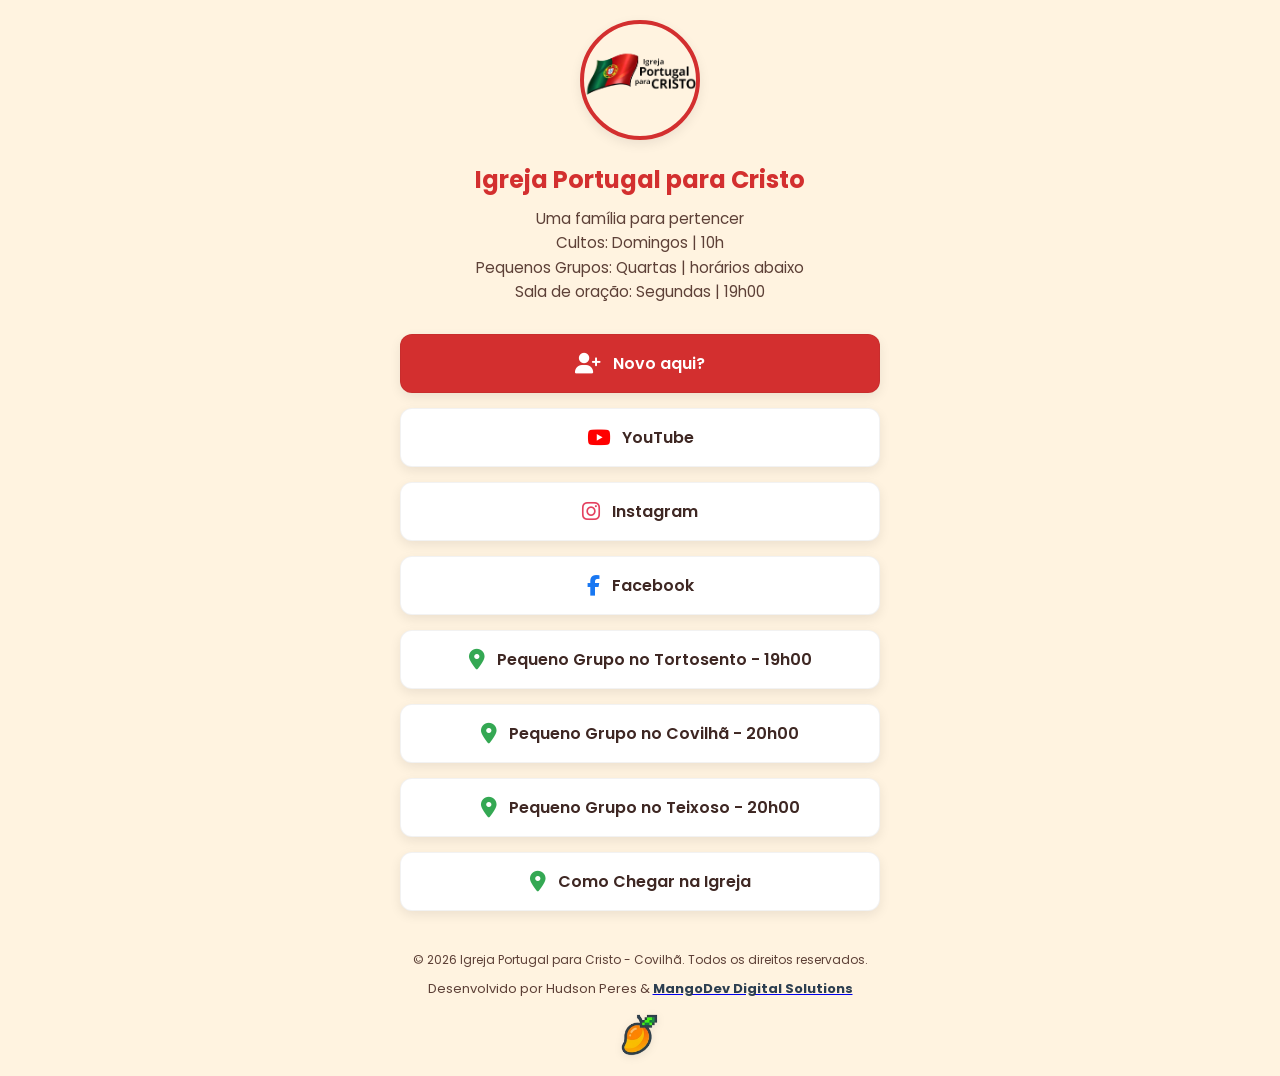
==== index.html @ ca84dcbd "IPPC links" ====
<!DOCTYPE html>
<html lang="pt-BR">
<head>
    <meta charset="UTF-8">
    <meta name="viewport" content="width=device-width, initial-scale=1.0">
    <title>IPP Covilhã - Links</title>
    <!-- fonte Poppins do Google Fonts -->
    <link rel="preconnect" href="https://fonts.googleapis.com">
    <link rel="preconnect" href="https://fonts.gstatic.com" crossorigin>
    <link href="https://fonts.googleapis.com/css2?family=Poppins:wght@400;600;700&display=swap" rel="stylesheet">
    <!-- biblioteca de ícones Font Awesome -->
    <link rel="stylesheet" href="https://cdnjs.cloudflare.com/ajax/libs/font-awesome/6.4.0/css/all.min.css">
    <link rel="stylesheet" href="style.css">
</head>
<body>

    <main class="container">

        <!-- Cabeçalho com Logo e Nome -->
        <header class="header">
            <img src="./assets/IPPC_logo_noBG.png" alt="Logo IPP Covilhã" class="profile-img">
            <h1 class="profile-name">Igreja Portugal para Cristo</h1>
            <p class="profile-bio">
                Uma família para pertencer<br>
                Cultos: Domingos | 10h<br>
                Pequenos Grupos: Quartas | horários abaixo <br>
                Sala de oração: Segundas | 19h00
            </p>
        </header>

        <!-- Links Principais -->
        <section class="links-section">
            <!-- Link para o formulário de visitante -->
            <a href="https://docs.google.com/forms/u/0/" target="_blank" class="link-card highlight">
                <i class="fas fa-user-plus"></i>
                <span>Novo aqui?</span>
            </a>

            <!-- Link para o YouTube -->
            <a href="https://www.youtube.com/@ippc.covilha" target="_blank" class="link-card youtube">
                <i class="fab fa-youtube"></i>
                <span>YouTube</span>
            </a>

            <!-- Link para o Instagram -->
            <a href="https://www.instagram.com/ippc.covilha/" target="_blank" class="link-card instagram">
                <i class="fab fa-instagram"></i>
                <span>Instagram</span>
            </a>

            <!-- Link para o Facebook-->
            <a href="https://www.facebook.com/profile.php?id=61585743344245" target="_blank" class="link-card facebook">
                <i class="fab fa-facebook-f"></i>
                <span>Facebook</span>
            </a>

             <!-- Link para Pequeno Grupo no Tortosento -->
            <a href="https://maps.app.goo.gl/EXVSsJ4LXs2MAYWn8" target="_blank" class="link-card location">
                <i class="fas fa-map-marker-alt"></i>
                <span>Pequeno Grupo no Tortosento - 19h00</span>
            </a>

             <!-- Link para Pequeno Grupo Covilhã -->
            <a href="https://maps.app.goo.gl/c6a2jU4XnMPYP6V3A" target="_blank" class="link-card location">
                <i class="fas fa-map-marker-alt"></i>
                <span>Pequeno Grupo no Covilhã - 20h00</span>
            </a>

             <!-- Link para Pequeno Grupo Teixoso -->
            <a href="https://maps.app.goo.gl/tkCTZoUD5CyiA87F7" target="_blank" class="link-card location">
                <i class="fas fa-map-marker-alt"></i>
                <span>Pequeno Grupo no Teixoso - 20h00</span>
            </a>

            <!-- Link para informações de localização  -->
            <a href="https://maps.app.goo.gl/EXVSsJ4LXs2MAYWn8" target="_blank" class="link-card location">
                <i class="fas fa-map-marker-alt"></i>
                <span>Como Chegar na Igreja</span>
            </a>
        </section>
            
        <!-- Rodapé -->
        <footer class="footer">
            <p>&copy; 2026 Igreja Portugal para Cristo - Covilhã. Todos os direitos reservados.</p>
            
            <div class="credits-area">
                <p class="developed-by">
                    Desenvolvido por Hudson Peres & <a href="http://mangodev.tech/" target="_blank" rel="noopener noreferrer"><strong> MangoDev Digital Solutions</strong></a> 
                </p>
                
                <a href="http://mangodev.tech/" target="_blank" rel="noopener noreferrer">
                    <img
                        src="./assets/mangodev.png"
                        alt="MangoDev Digital Solutions Logo"
                        class="mangodev-logo"
                    />
                </a>
            </div>
        </footer>

    </main>

    <script src="script.js"></script>
</body>
</html>
---- style.css ----
/*
   VARIÁVEIS DE TEMA PADRÃO (Ano todo)
 */
:root {
    --bg-color: #f4f7f6;          /* Cor de fundo da página */
    --card-bg: #ffffff;           /* Cor de fundo dos cartões de link */
    --text-color: #333333;        /* Cor principal do texto */
    --text-light: #666666;        /* Cor do texto secundário */
    --primary-color: #4b8b7d;     /* Cor primária (destaque, botões) */
    --shadow: 0 4px 12px rgba(0, 0, 0, 0.08);
    --transition-speed: 0.3s;
}

/*
   TEMAS SAZONAIS (Ativados via JavaScript)
 */

/* Tema de Natal */
body.theme-christmas {
    --bg-color: #FFF3E0;          /* Fundo creme */
    --card-bg: #FFFFFF;
    --text-color: #3E2723;        /* Texto marrom escuro */
    --text-light: #5D4037;
    --primary-color: #D32F2F;     /* Vermelho natalino */
}

/* Tema de Páscoa */
body.theme-easter {
    --bg-color: #F3E5F5;          /* Fundo lavanda claro */
    --card-bg: #FFFFFF;
    --text-color: #4A148C;        /* Texto roxo escuro */
    --text-light: #6A1B9A;
    --primary-color: #9C27B0;     /* Roxo pascal */
}

/*
   RESET E ESTILOS GERAIS
 */
* {
    margin: 0;
    padding: 0;
    box-sizing: border-box;
}

body {
    font-family: 'Poppins', sans-serif;
    background-color: var(--bg-color);
    color: var(--text-color);
    display: flex;
    justify-content: center;
    align-items: center;
    min-height: 100vh;
    padding: 20px;
    transition: background-color var(--transition-speed) ease, 
                color var(--transition-speed) ease;
}

.container {
    width: 100%;
    max-width: 480px; 
    text-align: center;
    animation: fadeIn 0.8s ease-out;
}

/*
   CABEÇALHO (Perfil)
 */
.header {
    margin-bottom: 30px;
}

.profile-img {
    width: 120px;
    height: 120px;
    border-radius: 50%;
    object-fit: cover;
    border: 4px solid var(--primary-color);
    margin-bottom: 15px;
    box-shadow: var(--shadow);
    transition: border-color var(--transition-speed) ease;
}

.profile-name {
    font-size: 1.5rem;
    font-weight: 700;
    margin-bottom: 10px;
    color: var(--primary-color);
    transition: color var(--transition-speed) ease;
}

.profile-bio {
    font-size: 0.95rem;
    color: var(--text-light);
    line-height: 1.6;
    transition: color var(--transition-speed) ease;
}

/*
   SEÇÃO DE LINKS
 */
.links-section {
    display: flex;
    flex-direction: column;
    gap: 15px; /* Espaço entre os links */
}

.link-card {
    display: flex;
    align-items: center;
    justify-content: center;
    gap: 12px;
    padding: 16px 20px;
    background-color: var(--card-bg);
    color: var(--text-color);
    text-decoration: none;
    font-weight: 600;
    border-radius: 12px;
    box-shadow: var(--shadow);
    transition: transform var(--transition-speed) ease, 
                box-shadow var(--transition-speed) ease,
                background-color var(--transition-speed) ease;
    border: 1px solid rgba(0,0,0,0.05);
}

.link-card i {
    font-size: 1.3rem;
}

.link-card:hover, .link-card:active {
    transform: translateY(-3px);
    box-shadow: 0 8px 16px rgba(0, 0, 0, 0.12);
}

.link-card.highlight {
    background-color: var(--primary-color);
    color: white;
    transition: background-color var(--transition-speed) ease;
}

.link-card.highlight i {
    color: white; 
}

/* Cores específicas para cada ícone */
.link-card.youtube i { color: #FF0000; }
.link-card.instagram i { color: #E4405F; }
.link-card.facebook i { color: #1877F2; }
.link-card.location i { color: #34A853; }

/*
   RODAPÉ
 */
.footer {
    margin-top: 40px;
    font-size: 0.75rem;
    color: var(--text-light);
    transition: color var(--transition-speed) ease;
}


/*
   RODAPÉ MANGODEV
 */

.credits-area {
  margin-top: 10px;
  display: flex;
  flex-direction: column;
  align-items: center;
  gap: 15px;
}

.developed-by {
  font-family: "Poppins", sans-serif;
  font-size: 13px;
  color: var(--text-muted);
}

.developed-by strong {
  color: #2c3e50;
}

.mangodev-logo {
  max-width: 40px;
  height: auto;
  display: block;
  filter: drop-shadow(0px 2px 4px rgba(0, 0, 0, 0.08));

/*
   ANIMAÇÕES
 */
@keyframes fadeIn {
    from {
        opacity: 0;
        transform: translateY(20px);
    }
    to {
        opacity: 1;
        transform: translateY(0);
    }
}
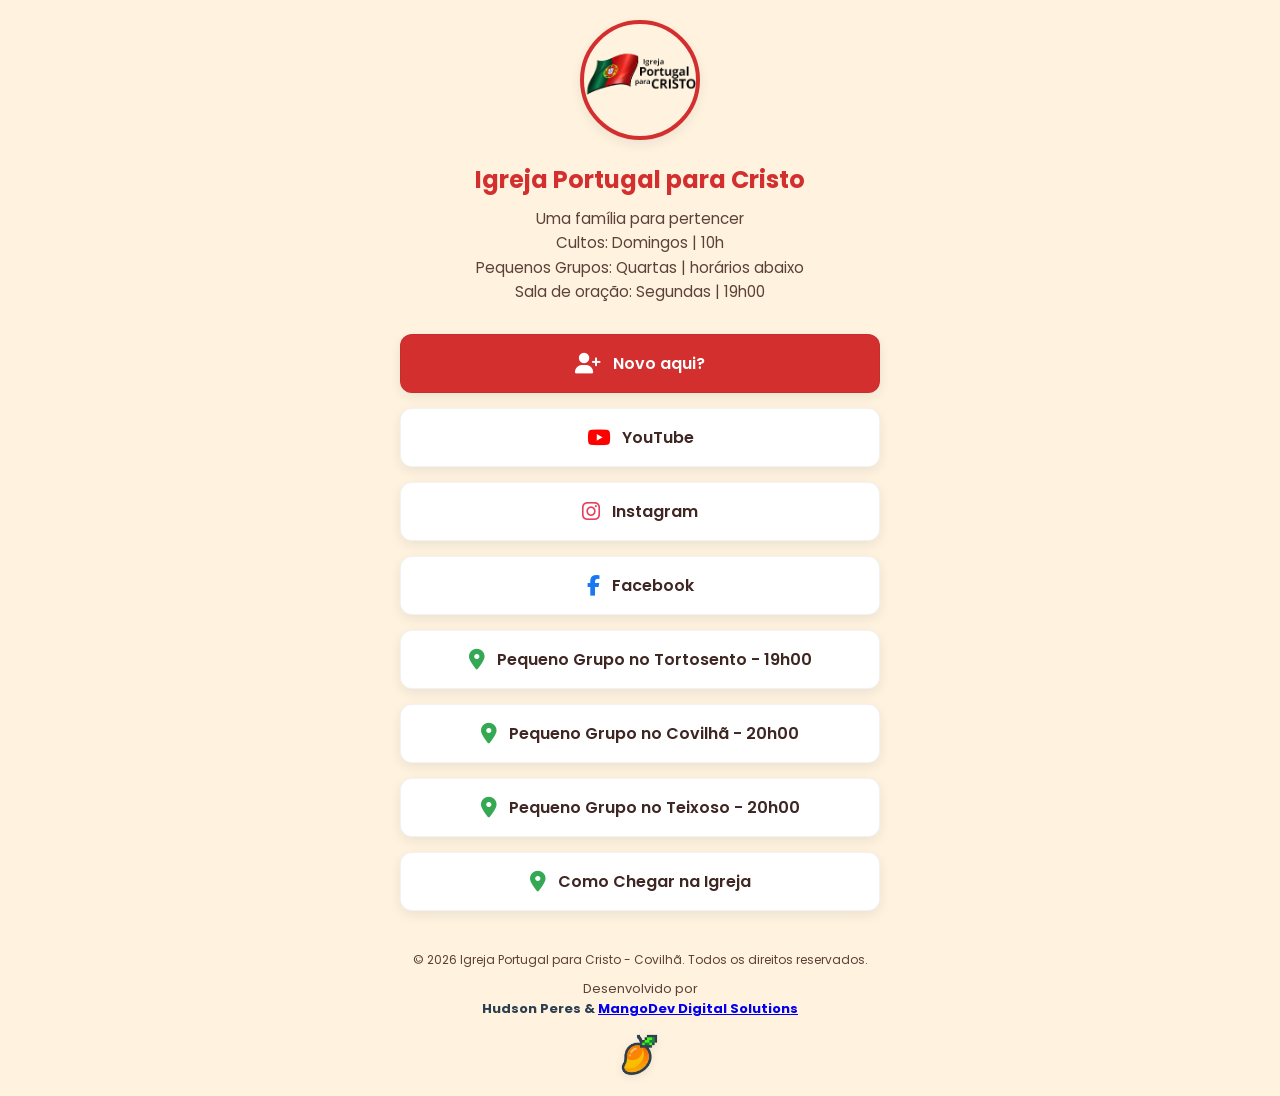
==== commit b87582d6: "footer changes" ====
--- a/index.html
+++ b/index.html
@@ -85,8 +85,12 @@
             
             <div class="credits-area">
                 <p class="developed-by">
-                    Desenvolvido por Hudson Peres & <a href="http://mangodev.tech/" target="_blank" rel="noopener noreferrer"><strong> MangoDev Digital Solutions</strong></a> 
-                </p>
+                    Desenvolvido por <br>
+                    <strong> 
+                        
+                     Hudson Peres & <a href="http://mangodev.tech/" target="_blank" rel="noopener noreferrer"> MangoDev Digital Solutions</a> 
+                </strong>
+                    </p>
                 
                 <a href="http://mangodev.tech/" target="_blank" rel="noopener noreferrer">
                     <img
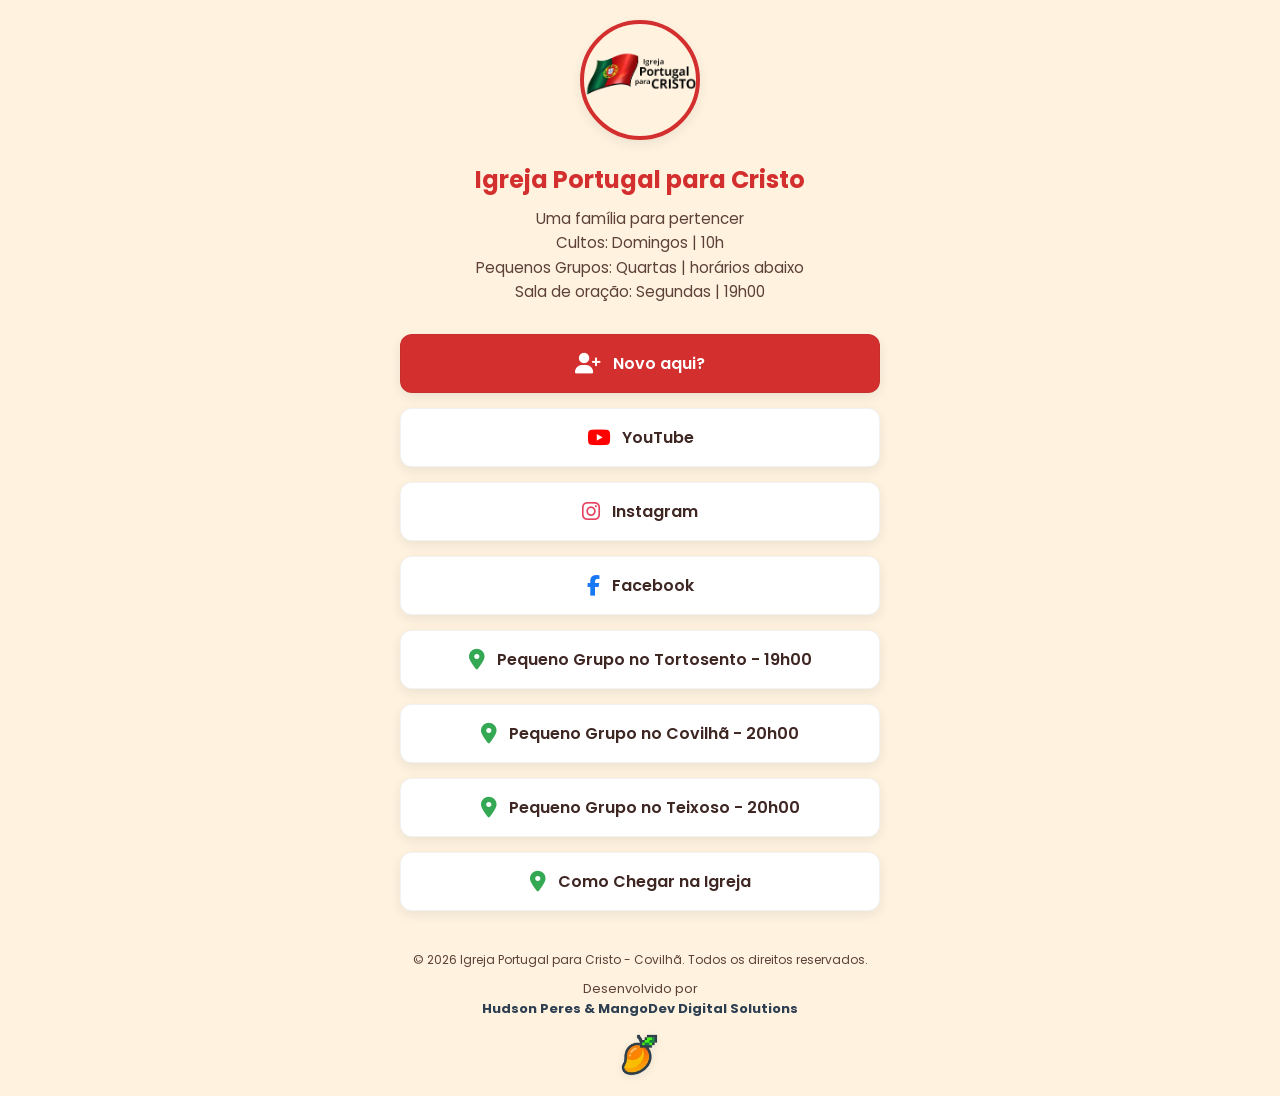
==== commit f3997d45: "footer fix" ====
--- a/index.html
+++ b/index.html
@@ -88,7 +88,7 @@
                     Desenvolvido por <br>
                     <strong> 
                         
-                     Hudson Peres & <a href="http://mangodev.tech/" target="_blank" rel="noopener noreferrer"> MangoDev Digital Solutions</a> 
+                     Hudson Peres & MangoDev Digital Solutions</a> 
                 </strong>
                     </p>
                 
--- a/style.css
+++ b/style.css
@@ -185,6 +185,7 @@
   height: auto;
   display: block;
   filter: drop-shadow(0px 2px 4px rgba(0, 0, 0, 0.08));
+}
 
 /*
    ANIMAÇÕES
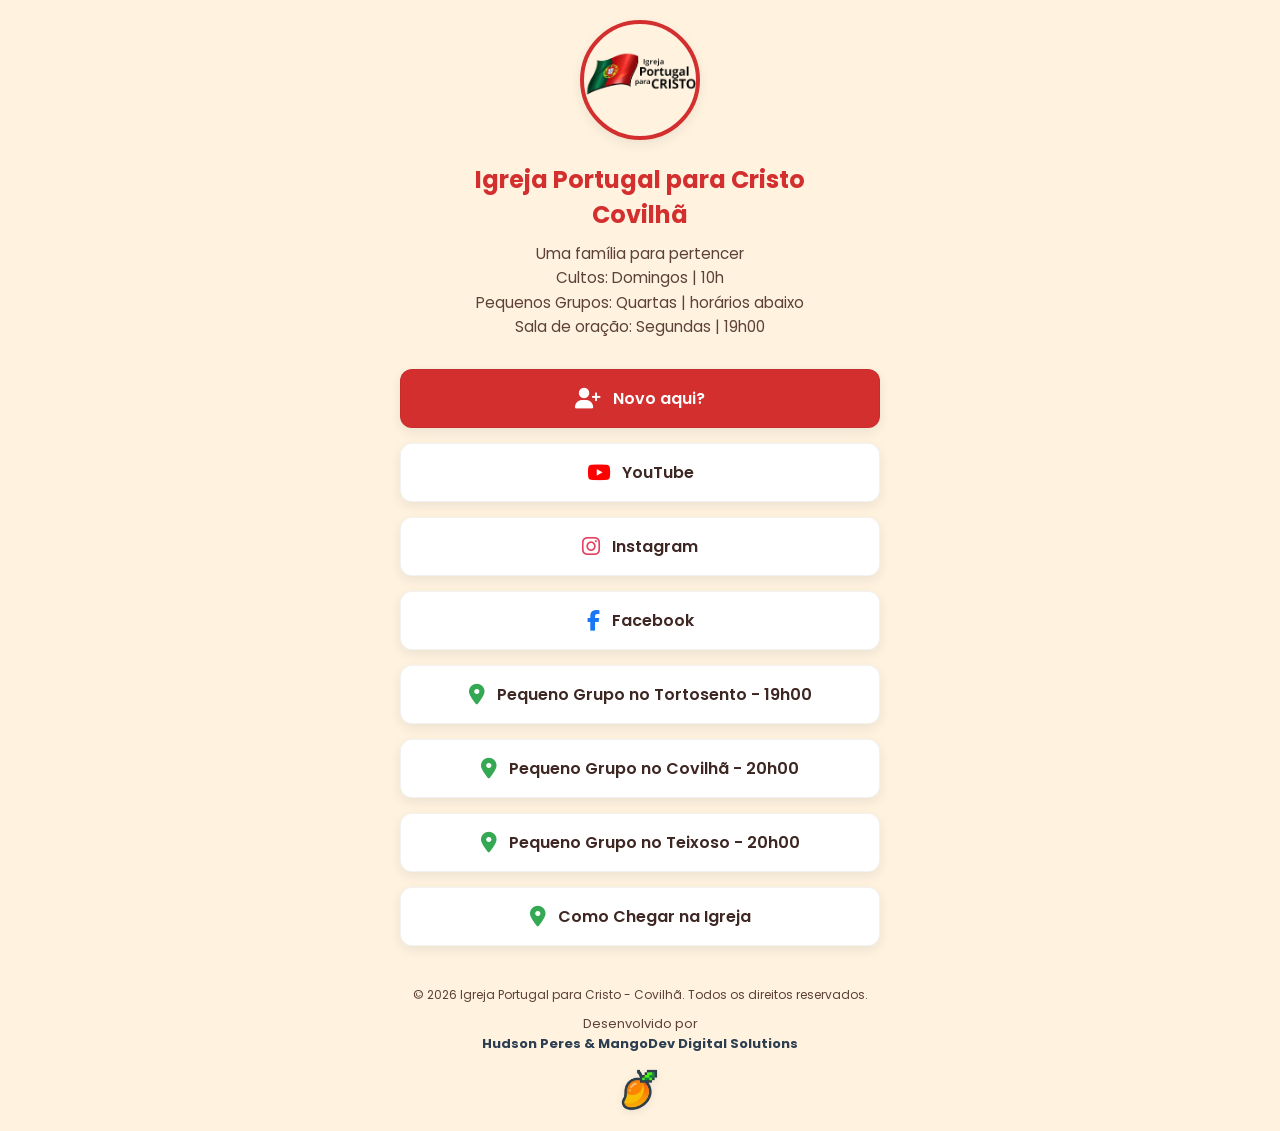
==== commit 37173159: "header fix" ====
--- a/index.html
+++ b/index.html
@@ -19,7 +19,8 @@
         <!-- Cabeçalho com Logo e Nome -->
         <header class="header">
             <img src="./assets/IPPC_logo_noBG.png" alt="Logo IPP Covilhã" class="profile-img">
-            <h1 class="profile-name">Igreja Portugal para Cristo</h1>
+            <h1 class="profile-name">Igreja Portugal para Cristo <br>
+                Covilhã</h1>
             <p class="profile-bio">
                 Uma família para pertencer<br>
                 Cultos: Domingos | 10h<br>
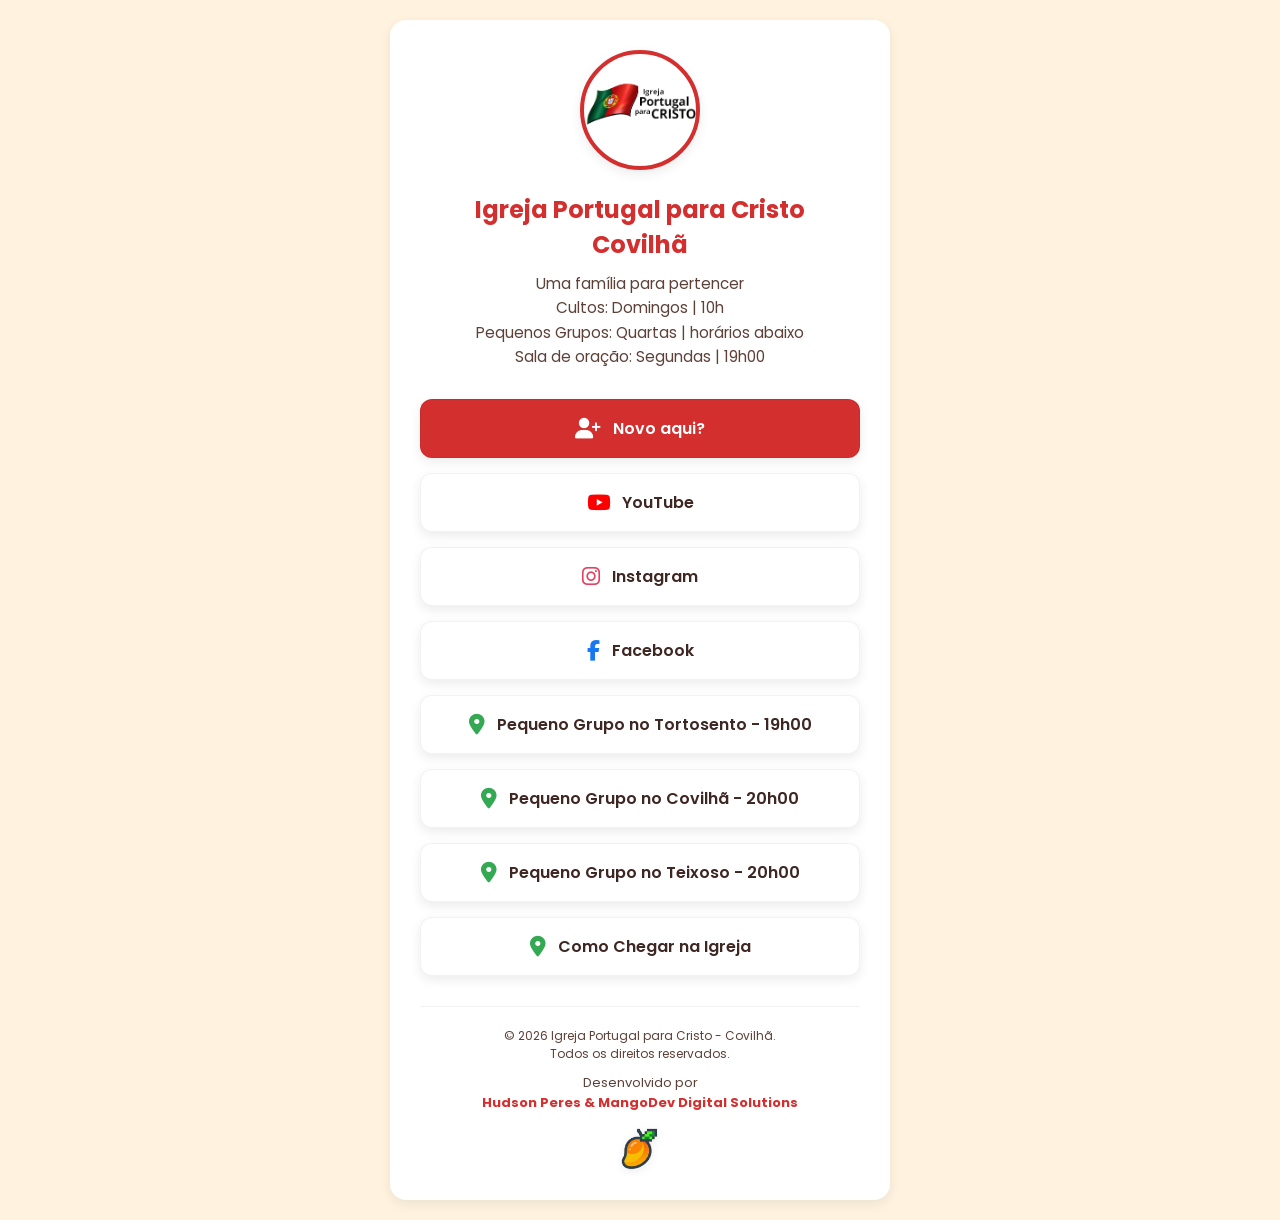
==== commit 713c803d: "feat forms" ====
--- a/index.html
+++ b/index.html
@@ -1,110 +1,86 @@
-<!DOCTYPE html>
+<!doctype html>
 <html lang="pt-BR">
-<head>
-    <meta charset="UTF-8">
-    <meta name="viewport" content="width=device-width, initial-scale=1.0">
-    <title>IPP Covilhã - Links</title>
+  <head>
+    <meta charset="UTF-8" />
+    <meta name="viewport" content="width=device-width, initial-scale=1.0" />
+    <title>IPPC Covilhã - Links</title>
     <!-- fonte Poppins do Google Fonts -->
-    <link rel="preconnect" href="https://fonts.googleapis.com">
-    <link rel="preconnect" href="https://fonts.gstatic.com" crossorigin>
-    <link href="https://fonts.googleapis.com/css2?family=Poppins:wght@400;600;700&display=swap" rel="stylesheet">
+    <link rel="preconnect" href="https://fonts.googleapis.com" />
+    <link rel="preconnect" href="https://fonts.gstatic.com" crossorigin />
+    <link
+      href="https://fonts.googleapis.com/css2?family=Poppins:wght@400;600;700&display=swap"
+      rel="stylesheet"
+    />
     <!-- biblioteca de ícones Font Awesome -->
-    <link rel="stylesheet" href="https://cdnjs.cloudflare.com/ajax/libs/font-awesome/6.4.0/css/all.min.css">
-    <link rel="stylesheet" href="style.css">
-</head>
-<body>
-
+    <link
+      rel="stylesheet"
+      href="https://cdnjs.cloudflare.com/ajax/libs/font-awesome/6.4.0/css/all.min.css"
+    />
+    <link rel="stylesheet" href="style.css" />
+  </head>
+  <body>
     <main class="container">
-
+      <!-- Card principal -->
+      <div class="page-card">
         <!-- Cabeçalho com Logo e Nome -->
         <header class="header">
-            <img src="./assets/IPPC_logo_noBG.png" alt="Logo IPP Covilhã" class="profile-img">
-            <h1 class="profile-name">Igreja Portugal para Cristo <br>
-                Covilhã</h1>
-            <p class="profile-bio">
-                Uma família para pertencer<br>
-                Cultos: Domingos | 10h<br>
-                Pequenos Grupos: Quartas | horários abaixo <br>
-                Sala de oração: Segundas | 19h00
-            </p>
+          <img
+            src="./assets/IPPC_logo_noBG.png"
+            alt="Logo IPP Covilhã"
+            class="profile-img"
+          />
+          <h1 class="profile-name">
+            Igreja Portugal para Cristo <br />
+            Covilhã
+          </h1>
+          <p class="profile-bio">
+            Uma família para pertencer<br />
+            Cultos: Domingos | 10h<br />
+            Pequenos Grupos: Quartas | horários abaixo <br />
+            Sala de oração: Segundas | 19h00
+          </p>
         </header>
 
         <!-- Links Principais -->
-        <section class="links-section">
-            <!-- Link para o formulário de visitante -->
-            <a href="https://docs.google.com/forms/u/0/" target="_blank" class="link-card highlight">
-                <i class="fas fa-user-plus"></i>
-                <span>Novo aqui?</span>
-            </a>
+        <div id="links-container"></div>
 
-            <!-- Link para o YouTube -->
-            <a href="https://www.youtube.com/@ippc.covilha" target="_blank" class="link-card youtube">
-                <i class="fab fa-youtube"></i>
-                <span>YouTube</span>
-            </a>
-
-            <!-- Link para o Instagram -->
-            <a href="https://www.instagram.com/ippc.covilha/" target="_blank" class="link-card instagram">
-                <i class="fab fa-instagram"></i>
-                <span>Instagram</span>
-            </a>
-
-            <!-- Link para o Facebook-->
-            <a href="https://www.facebook.com/profile.php?id=61585743344245" target="_blank" class="link-card facebook">
-                <i class="fab fa-facebook-f"></i>
-                <span>Facebook</span>
-            </a>
-
-             <!-- Link para Pequeno Grupo no Tortosento -->
-            <a href="https://maps.app.goo.gl/EXVSsJ4LXs2MAYWn8" target="_blank" class="link-card location">
-                <i class="fas fa-map-marker-alt"></i>
-                <span>Pequeno Grupo no Tortosento - 19h00</span>
-            </a>
-
-             <!-- Link para Pequeno Grupo Covilhã -->
-            <a href="https://maps.app.goo.gl/c6a2jU4XnMPYP6V3A" target="_blank" class="link-card location">
-                <i class="fas fa-map-marker-alt"></i>
-                <span>Pequeno Grupo no Covilhã - 20h00</span>
-            </a>
-
-             <!-- Link para Pequeno Grupo Teixoso -->
-            <a href="https://maps.app.goo.gl/tkCTZoUD5CyiA87F7" target="_blank" class="link-card location">
-                <i class="fas fa-map-marker-alt"></i>
-                <span>Pequeno Grupo no Teixoso - 20h00</span>
-            </a>
-
-            <!-- Link para informações de localização  -->
-            <a href="https://maps.app.goo.gl/EXVSsJ4LXs2MAYWn8" target="_blank" class="link-card location">
-                <i class="fas fa-map-marker-alt"></i>
-                <span>Como Chegar na Igreja</span>
-            </a>
-        </section>
-            
         <!-- Rodapé -->
         <footer class="footer">
-            <p>&copy; 2026 Igreja Portugal para Cristo - Covilhã. Todos os direitos reservados.</p>
-            
-            <div class="credits-area">
-                <p class="developed-by">
-                    Desenvolvido por <br>
-                    <strong> 
-                        
-                     Hudson Peres & MangoDev Digital Solutions</a> 
-                </strong>
-                    </p>
-                
-                <a href="http://mangodev.tech/" target="_blank" rel="noopener noreferrer">
-                    <img
-                        src="./assets/mangodev.png"
-                        alt="MangoDev Digital Solutions Logo"
-                        class="mangodev-logo"
-                    />
-                </a>
-            </div>
+          <p>
+            &copy; 2026 Igreja Portugal para Cristo - Covilhã. <br />
+            Todos os direitos reservados.
+          </p>
+
+          <div class="credits-area">
+            <p class="developed-by">
+              Desenvolvido por <br />
+              <strong>Hudson Peres & MangoDev Digital Solutions</strong>
+            </p>
+
+            <a
+              href="http://mangodev.tech/"
+              target="_blank"
+              rel="noopener noreferrer"
+            >
+              <img
+                src="./assets/mangodev.png"
+                alt="MangoDev Digital Solutions Logo"
+                class="mangodev-logo"
+              />
+            </a>
+          </div>
         </footer>
-
+      </div>
     </main>
 
     <script src="script.js"></script>
-</body>
-</html>+    <script>
+      fetch("links.html")
+        .then((response) => response.text())
+        .then((data) => {
+          document.getElementById("links-container").innerHTML = data;
+        })
+        .catch((error) => console.error("Erro ao carregar os links:", error));
+    </script>
+  </body>
+</html>
--- a/style.css
+++ b/style.css
@@ -1,167 +1,343 @@
 /*
-   VARIÁVEIS DE TEMA PADRÃO (Ano todo)
+   VARIÁVEIS DE TEMA PADRÃO
  */
 :root {
-    --bg-color: #f4f7f6;          /* Cor de fundo da página */
-    --card-bg: #ffffff;           /* Cor de fundo dos cartões de link */
-    --text-color: #333333;        /* Cor principal do texto */
-    --text-light: #666666;        /* Cor do texto secundário */
-    --primary-color: #4b8b7d;     /* Cor primária (destaque, botões) */
-    --shadow: 0 4px 12px rgba(0, 0, 0, 0.08);
-    --transition-speed: 0.3s;
-}
-
-/*
-   TEMAS SAZONAIS (Ativados via JavaScript)
- */
+  --bg-color: #f4f7f6;
+  --card-bg: #ffffff;
+  --text-color: #333333;
+  --text-light: #666666;
+  --primary-color: #4b8b7d;
+  --shadow: 0 4px 12px rgba(0, 0, 0, 0.08);
+  --transition-speed: 0.3s;
+}
 
 /* Tema de Natal */
 body.theme-christmas {
-    --bg-color: #FFF3E0;          /* Fundo creme */
-    --card-bg: #FFFFFF;
-    --text-color: #3E2723;        /* Texto marrom escuro */
-    --text-light: #5D4037;
-    --primary-color: #D32F2F;     /* Vermelho natalino */
+  --bg-color: #fff3e0;
+  --card-bg: #ffffff;
+  --text-color: #3e2723;
+  --text-light: #5d4037;
+  --primary-color: #d32f2f;
 }
 
 /* Tema de Páscoa */
 body.theme-easter {
-    --bg-color: #F3E5F5;          /* Fundo lavanda claro */
-    --card-bg: #FFFFFF;
-    --text-color: #4A148C;        /* Texto roxo escuro */
-    --text-light: #6A1B9A;
-    --primary-color: #9C27B0;     /* Roxo pascal */
+  --bg-color: #f3e5f5;
+  --card-bg: #ffffff;
+  --text-color: #4a148c;
+  --text-light: #6a1b9a;
+  --primary-color: #9c27b0;
 }
 
 /*
    RESET E ESTILOS GERAIS
  */
 * {
-    margin: 0;
-    padding: 0;
-    box-sizing: border-box;
+  margin: 0;
+  padding: 0;
+  box-sizing: border-box;
 }
 
 body {
-    font-family: 'Poppins', sans-serif;
-    background-color: var(--bg-color);
-    color: var(--text-color);
-    display: flex;
-    justify-content: center;
-    align-items: center;
-    min-height: 100vh;
-    padding: 20px;
-    transition: background-color var(--transition-speed) ease, 
-                color var(--transition-speed) ease;
+  font-family: "Poppins", sans-serif;
+  background-color: var(--bg-color);
+  color: var(--text-color);
+  display: flex;
+  justify-content: center;
+  align-items: center;
+  min-height: 100vh;
+  padding: 20px;
+  transition:
+    background-color var(--transition-speed) ease,
+    color var(--transition-speed) ease;
 }
 
 .container {
-    width: 100%;
-    max-width: 480px; 
-    text-align: center;
-    animation: fadeIn 0.8s ease-out;
+  width: 100%;
+  max-width: 500px; /* Unificado com o form-container */
+  text-align: center;
+  animation: fadeIn 0.8s ease-out;
+}
+
+/*
+   CARD PRINCIPAL (Página de Links)
+ */
+.page-card {
+  width: 100%;
+  text-align: center;
+  background-color: var(--card-bg);
+  padding: 30px;
+  border-radius: 16px;
+  box-shadow: var(--shadow);
+  transition: background-color var(--transition-speed) ease;
 }
 
 /*
    CABEÇALHO (Perfil)
  */
 .header {
-    margin-bottom: 30px;
+  margin-bottom: 30px;
 }
 
 .profile-img {
-    width: 120px;
-    height: 120px;
-    border-radius: 50%;
-    object-fit: cover;
-    border: 4px solid var(--primary-color);
-    margin-bottom: 15px;
-    box-shadow: var(--shadow);
-    transition: border-color var(--transition-speed) ease;
+  width: 120px;
+  height: 120px;
+  border-radius: 50%;
+  object-fit: cover;
+  border: 4px solid var(--primary-color);
+  margin-bottom: 15px;
+  box-shadow: var(--shadow);
+  transition: border-color var(--transition-speed) ease;
 }
 
 .profile-name {
-    font-size: 1.5rem;
-    font-weight: 700;
-    margin-bottom: 10px;
-    color: var(--primary-color);
-    transition: color var(--transition-speed) ease;
+  font-size: 1.5rem;
+  font-weight: 700;
+  margin-bottom: 10px;
+  color: var(--primary-color);
+  transition: color var(--transition-speed) ease;
 }
 
 .profile-bio {
-    font-size: 0.95rem;
-    color: var(--text-light);
-    line-height: 1.6;
-    transition: color var(--transition-speed) ease;
+  font-size: 0.95rem;
+  color: var(--text-light);
+  line-height: 1.6;
+  transition: color var(--transition-speed) ease;
 }
 
 /*
    SEÇÃO DE LINKS
  */
 .links-section {
-    display: flex;
-    flex-direction: column;
-    gap: 15px; /* Espaço entre os links */
+  display: flex;
+  flex-direction: column;
+  gap: 15px;
 }
 
 .link-card {
-    display: flex;
-    align-items: center;
-    justify-content: center;
-    gap: 12px;
-    padding: 16px 20px;
-    background-color: var(--card-bg);
-    color: var(--text-color);
-    text-decoration: none;
-    font-weight: 600;
-    border-radius: 12px;
-    box-shadow: var(--shadow);
-    transition: transform var(--transition-speed) ease, 
-                box-shadow var(--transition-speed) ease,
-                background-color var(--transition-speed) ease;
-    border: 1px solid rgba(0,0,0,0.05);
+  display: flex;
+  align-items: center;
+  justify-content: center;
+  gap: 12px;
+  padding: 16px 20px;
+  background-color: var(--card-bg);
+  color: var(--text-color);
+  text-decoration: none;
+  font-weight: 600;
+  border-radius: 12px;
+  box-shadow: var(--shadow);
+  transition:
+    transform var(--transition-speed) ease,
+    box-shadow var(--transition-speed) ease,
+    background-color var(--transition-speed) ease;
+  border: 1px solid rgba(0, 0, 0, 0.05);
 }
 
 .link-card i {
-    font-size: 1.3rem;
-}
-
-.link-card:hover, .link-card:active {
-    transform: translateY(-3px);
-    box-shadow: 0 8px 16px rgba(0, 0, 0, 0.12);
+  font-size: 1.3rem;
+}
+
+.link-card:hover,
+.link-card:active {
+  transform: translateY(-3px);
+  box-shadow: 0 8px 16px rgba(0, 0, 0, 0.12);
 }
 
 .link-card.highlight {
-    background-color: var(--primary-color);
-    color: white;
-    transition: background-color var(--transition-speed) ease;
+  background-color: var(--primary-color);
+  color: white;
+  transition: background-color var(--transition-speed) ease;
 }
 
 .link-card.highlight i {
-    color: white; 
-}
-
-/* Cores específicas para cada ícone */
-.link-card.youtube i { color: #FF0000; }
-.link-card.instagram i { color: #E4405F; }
-.link-card.facebook i { color: #1877F2; }
-.link-card.location i { color: #34A853; }
+  color: white;
+}
+
+.link-card.youtube i {
+  color: #ff0000;
+}
+.link-card.instagram i {
+  color: #e4405f;
+}
+.link-card.facebook i {
+  color: #1877f2;
+}
+.link-card.location i {
+  color: #34a853;
+}
+
+/*
+   FORMULÁRIO DE NOVO AQUI?
+ */
+.form-container {
+  width: 100%;
+  text-align: left;
+  background-color: var(--card-bg);
+  padding: 30px;
+  border-radius: 16px;
+  box-shadow: var(--shadow);
+  transition: background-color var(--transition-speed) ease;
+}
+
+.form-header {
+  text-align: center;
+  margin-bottom: 15px;
+}
+
+.form-logo {
+  width: 100px;
+  height: 100px;
+  border-radius: 50%;
+  object-fit: cover;
+  border: 4px solid var(--primary-color);
+  margin-bottom: 10px;
+  display: inline-block;
+  box-shadow: var(--shadow);
+  transition: border-color var(--transition-speed) ease;
+}
+
+.form-container h1 {
+  color: var(--primary-color);
+  margin-bottom: 10px;
+  text-align: center;
+  transition: color var(--transition-speed) ease;
+}
+
+.form-container .subtitle {
+  text-align: center;
+  color: var(--text-light);
+  margin-bottom: 25px;
+  font-size: 0.9rem;
+  transition: color var(--transition-speed) ease;
+}
+
+.form-group {
+  margin-bottom: 20px;
+}
+
+.form-group label {
+  display: block;
+  margin-bottom: 8px;
+  font-weight: 600;
+  color: var(--text-color);
+}
+
+.form-group input[type="text"],
+.form-group input[type="tel"],
+.form-group input[type="email"],
+.form-group textarea,
+.form-group select {
+  width: 100%;
+  padding: 12px 15px;
+  border: 1px solid #ddd;
+  border-radius: 8px;
+  font-family: "Poppins", sans-serif;
+  font-size: 0.95rem;
+  background-color: #fafafa;
+  transition:
+    border-color 0.3s ease,
+    background-color 0.3s ease;
+  color: var(--text-color);
+}
+
+.form-group input:focus,
+.form-group textarea:focus,
+.form-group select:focus {
+  outline: none;
+  border-color: var(--primary-color);
+  background-color: #fff;
+}
+
+.form-group textarea {
+  resize: vertical;
+  min-height: 100px;
+}
+
+.consent-group {
+  display: flex;
+  align-items: flex-start;
+  gap: 10px;
+  margin-bottom: 20px;
+  padding: 15px;
+  background-color: #f9f9f9;
+  border-radius: 8px;
+  border: 1px solid #eee;
+}
+
+.consent-group input[type="checkbox"] {
+  margin-top: 4px;
+  width: 18px;
+  height: 18px;
+  flex-shrink: 0;
+  accent-color: var(--primary-color);
+}
+
+.consent-group label {
+  font-size: 0.8rem;
+  line-height: 1.5;
+  color: var(--text-light);
+  font-weight: 400;
+  cursor: pointer;
+}
+
+.consent-group a {
+  color: var(--primary-color);
+  text-decoration: underline;
+}
+
+.btn-submit {
+  width: 100%;
+  padding: 16px;
+  background-color: var(--primary-color);
+  color: white;
+  border: none;
+  border-radius: 12px;
+  font-family: "Poppins", sans-serif;
+  font-size: 1rem;
+  font-weight: 700;
+  cursor: pointer;
+  transition:
+    transform 0.2s ease,
+    opacity 0.2s ease;
+}
+
+.btn-submit:hover {
+  transform: translateY(-2px);
+  opacity: 0.9;
+}
+
+.btn-back {
+  display: inline-flex;
+  align-items: center;
+  gap: 8px;
+  margin-top: 20px;
+  color: var(--text-light);
+  text-decoration: none;
+  font-size: 0.85rem;
+  transition: color 0.3s ease;
+}
+
+.btn-back:hover {
+  color: var(--primary-color);
+}
 
 /*
    RODAPÉ
  */
 .footer {
-    margin-top: 40px;
-    font-size: 0.75rem;
-    color: var(--text-light);
-    transition: color var(--transition-speed) ease;
-}
-
+  margin-top: 30px;
+  padding-top: 20px;
+  border-top: 1px solid rgba(0, 0, 0, 0.05);
+  font-size: 0.75rem;
+  color: var(--text-light);
+  transition:
+    color var(--transition-speed) ease,
+    border-color var(--transition-speed) ease;
+}
 
 /*
    RODAPÉ MANGODEV
  */
-
 .credits-area {
   margin-top: 10px;
   display: flex;
@@ -173,11 +349,12 @@
 .developed-by {
   font-family: "Poppins", sans-serif;
   font-size: 13px;
-  color: var(--text-muted);
+  color: var(--text-light);
 }
 
 .developed-by strong {
-  color: #2c3e50;
+  color: var(--primary-color);
+  transition: color var(--transition-speed) ease;
 }
 
 .mangodev-logo {
@@ -191,12 +368,12 @@
    ANIMAÇÕES
  */
 @keyframes fadeIn {
-    from {
-        opacity: 0;
-        transform: translateY(20px);
-    }
-    to {
-        opacity: 1;
-        transform: translateY(0);
-    }
-}+  from {
+    opacity: 0;
+    transform: translateY(20px);
+  }
+  to {
+    opacity: 1;
+    transform: translateY(0);
+  }
+}
